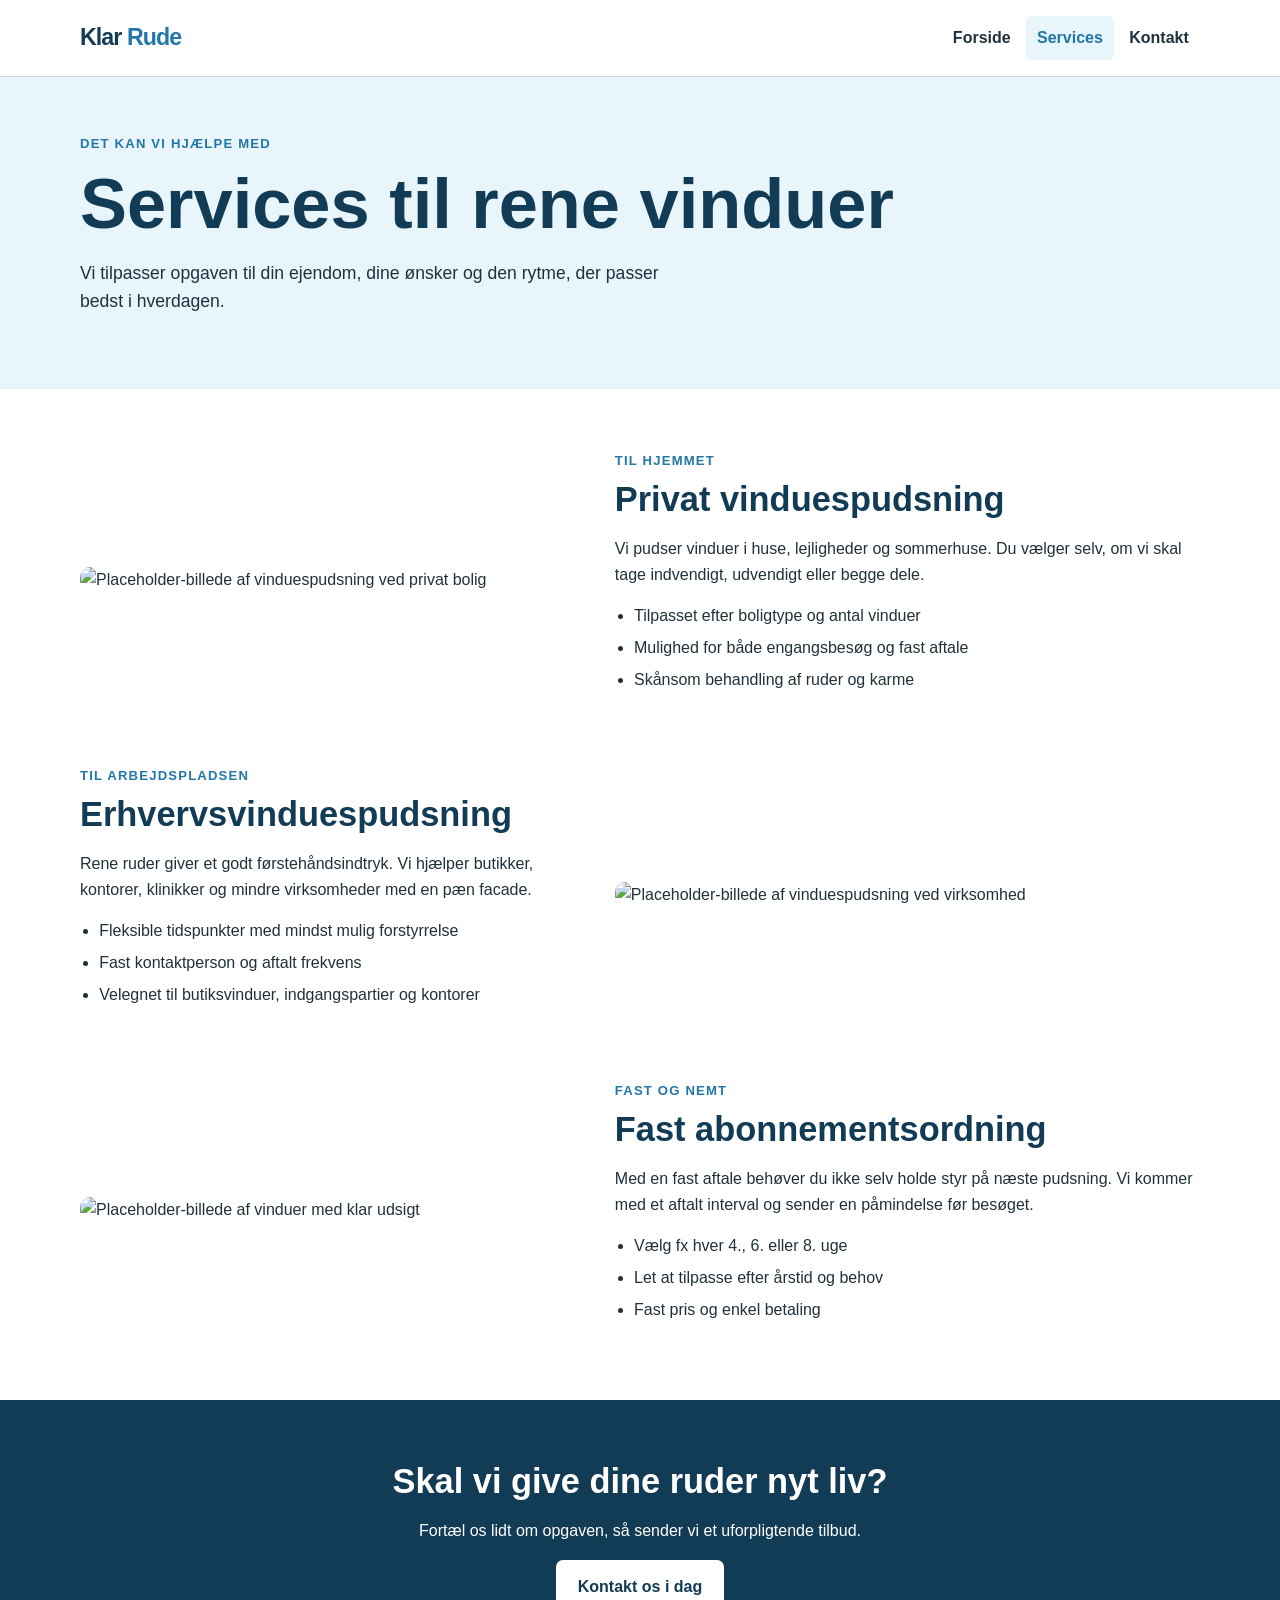
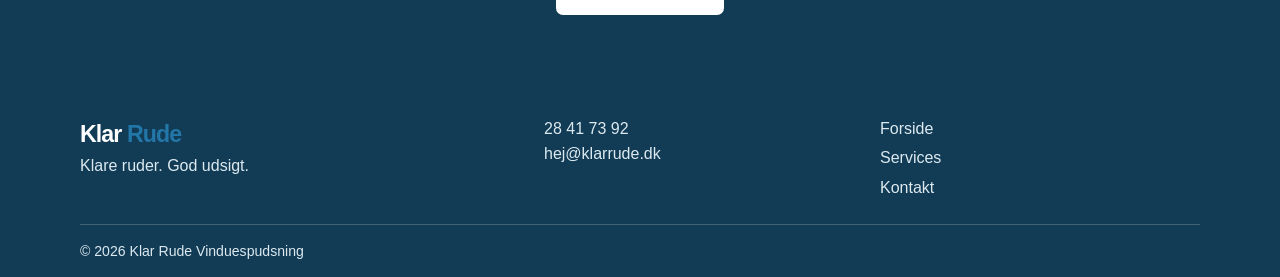
==== services.html @ d34cb619 "- Tekst på forside gjort mindre" ====
<!DOCTYPE html>
<html lang="da"><head><meta charset="UTF-8"><meta name="viewport" content="width=device-width, initial-scale=1.0"><meta name="description" content="Se services fra Klar Rude: privat- og erhvervsvinduespudsning samt faste aftaler."><title>Services | Klar Rude</title><link rel="stylesheet" href="css/styles.css"></head>
<body>
  <!-- Header og navigation -->
  <header class="site-header"><div class="container header-content"><a class="brand" href="index.html" aria-label="Klar Rude - forsiden">Klar <span>Rude</span></a><nav class="main-navigation" aria-label="Hovednavigation"><a href="index.html">Forside</a><a class="active" href="services.html" aria-current="page">Services</a><a href="contact.html">Kontakt</a></nav></div></header>
  <main>
    <!-- Sideintroduktion -->
    <section class="page-banner"><div class="container"><p class="eyebrow">Det kan vi hjælpe med</p><h1>Services til rene vinduer</h1><p>Vi tilpasser opgaven til din ejendom, dine ønsker og den rytme, der passer bedst i hverdagen.</p></div></section>
    <!-- Serviceoversigt -->
    <section class="section"><div class="container service-list">
      <article class="detailed-service" id="privat"><img src="https://placehold.co/700x480/e6f4fb/18445c?text=Privat+vinduespudsning" alt="Placeholder-billede af vinduespudsning ved privat bolig"><div><p class="eyebrow">Til hjemmet</p><h2>Privat vinduespudsning</h2><p>Vi pudser vinduer i huse, lejligheder og sommerhuse. Du vælger selv, om vi skal tage indvendigt, udvendigt eller begge dele.</p><ul><li>Tilpasset efter boligtype og antal vinduer</li><li>Mulighed for både engangsbesøg og fast aftale</li><li>Skånsom behandling af ruder og karme</li></ul></div></article>
      <article class="detailed-service" id="erhverv"><img src="https://placehold.co/700x480/f1f5f7/18445c?text=Erhvervsvinduespudsning" alt="Placeholder-billede af vinduespudsning ved virksomhed"><div><p class="eyebrow">Til arbejdspladsen</p><h2>Erhvervsvinduespudsning</h2><p>Rene ruder giver et godt førstehåndsindtryk. Vi hjælper butikker, kontorer, klinikker og mindre virksomheder med en pæn facade.</p><ul><li>Fleksible tidspunkter med mindst mulig forstyrrelse</li><li>Fast kontaktperson og aftalt frekvens</li><li>Velegnet til butiksvinduer, indgangspartier og kontorer</li></ul></div></article>
      <article class="detailed-service" id="abonnement"><img src="https://placehold.co/700x480/e6f4fb/18445c?text=Fast+abonnementsordning" alt="Placeholder-billede af vinduer med klar udsigt"><div><p class="eyebrow">Fast og nemt</p><h2>Fast abonnementsordning</h2><p>Med en fast aftale behøver du ikke selv holde styr på næste pudsning. Vi kommer med et aftalt interval og sender en påmindelse før besøget.</p><ul><li>Vælg fx hver 4., 6. eller 8. uge</li><li>Let at tilpasse efter årstid og behov</li><li>Fast pris og enkel betaling</li></ul></div></article>
    </div></section>
    <!-- Kontaktopfordring -->
    <section class="cta-section"><div class="container"><h2>Skal vi give dine ruder nyt liv?</h2><p>Fortæl os lidt om opgaven, så sender vi et uforpligtende tilbud.</p><a class="button button-light" href="contact.html">Kontakt os i dag</a></div></section>
  </main>
  <!-- Footer -->
  <footer class="site-footer"><div class="container footer-content"><div><a class="brand" href="index.html">Klar <span>Rude</span></a><p>Klare ruder. God udsigt.</p></div><div><p><a href="tel:+4528417392">28 41 73 92</a><br><a href="mailto:hej@klarrude.dk">hej@klarrude.dk</a></p></div><nav aria-label="Footer-navigation"><a href="index.html">Forside</a><a href="services.html">Services</a><a href="contact.html">Kontakt</a></nav></div><div class="container footer-bottom"><p>© 2026 Klar Rude Vinduespudsning</p></div></footer>
</body></html>
---- css/styles.css ----
:root { --navy: #123b55; --blue: #2376a8; --sky: #e8f5fb; --pale: #f5f8fa; --text: #21313c; --muted: #5d6b73; --white: #fff; --border: #cad8df; --shadow: 0 8px 24px rgb(18 59 85 / 10%); --radius: 10px; --max-width: 1120px; }
* { box-sizing: border-box; }
html { scroll-behavior: smooth; }
body { margin: 0; color: var(--text); background: var(--white); font-family: Arial, Helvetica, sans-serif; font-size: 1rem; line-height: 1.6; }
img { display: block; max-width: 100%; }
a { color: var(--blue); }
a:hover { color: var(--navy); }
a:focus-visible, button:focus-visible, input:focus-visible, select:focus-visible, textarea:focus-visible { outline: 3px solid #f4a340; outline-offset: 3px; }
h1, h2, h3, p { margin-top: 0; }
h1, h2, h3 { color: var(--navy); line-height: 1.2; }
h1 { font-size: clamp(2.3rem, 6vw, 4.4rem); margin-bottom: .8rem; }
h2 {font-size: clamp(1.5rem, 3.4vw, 2.15rem);margin-bottom: 1rem;}
h3 { font-size: 1.25rem; margin-bottom: .6rem; }
.container { width: min(100% - 2rem, var(--max-width)); margin-inline: auto; }
.site-header { background: var(--white); border-bottom: 1px solid var(--border); }
.header-content { display: flex; flex-wrap: wrap; align-items: center; justify-content: space-between; gap: .6rem 1rem; min-height: 76px; }
.brand { color: var(--navy); font-size: 1.45rem; font-weight: 800; letter-spacing: -.04em; text-decoration: none; }
.brand span { color: var(--blue); }
.main-navigation, .site-footer nav { display: flex; gap: .25rem; }
.main-navigation a { color: var(--text); font-weight: 700; padding: .55rem .7rem; text-decoration: none; border-radius: 6px; }
.main-navigation a:hover, .main-navigation a.active { color: var(--blue); background: var(--sky); }
.hero { padding: 2.5rem 0; background: linear-gradient(135deg, var(--sky), var(--white)); }
.hero-content { display: grid; gap: 2rem; align-items: center; }
.hero-text { max-width: 590px; }
.hero-text > p:not(.eyebrow) { font-size: 1.12rem; max-width: 52ch; }
.hero-slogan { color: var(--blue); font-size: 1.35rem !important; font-weight: 700; }
.hero img { width: 100%; border-radius: var(--radius); box-shadow: var(--shadow); }
.eyebrow { color: var(--blue); font-size: .82rem; font-weight: 800; letter-spacing: .09em; margin-bottom: .5rem; text-transform: uppercase; }
.button { display: inline-block; padding: .8rem 1.25rem; color: var(--white); background: var(--blue); border: 2px solid var(--blue); border-radius: 7px; cursor: pointer; font: inherit; font-weight: 700; text-decoration: none; transition: background .2s, transform .2s; }
.button:hover { color: var(--white); background: var(--navy); border-color: var(--navy); transform: translateY(-2px); }
.section { padding: 3.8rem 0; }
.section-muted { background: var(--pale); }
.intro-grid, .contact-layout { display: grid; gap: 1.5rem; }
.centered { text-align: center; }
.card-grid { display: grid; gap: 1rem; margin-top: 1.75rem; }
.info-card, .service-card { padding: 1.4rem; border: 1px solid var(--border); border-radius: var(--radius); background: var(--white); }
.info-card { box-shadow: var(--shadow); }
.info-card h3::before { content: "✓"; display: inline-grid; place-items: center; width: 1.5rem; height: 1.5rem; margin-right: .5rem; color: var(--blue); background: var(--sky); border-radius: 50%; }
.service-card { border-top: 4px solid var(--blue); }
.service-card p { color: var(--muted); }
.service-card a, .text-link { font-weight: 700; text-decoration: none; }
.section-heading { display: flex; flex-wrap: wrap; align-items: end; justify-content: space-between; gap: 1rem; }
.page-banner { padding: 3.5rem 0; background: var(--sky); }
.page-banner p:last-child { max-width: 62ch; font-size: 1.1rem; }
.service-list { display: grid; gap: 3.5rem; }
.detailed-service { display: grid; gap: 1.5rem; align-items: center; scroll-margin-top: 1rem; }
.detailed-service img { width: 100%; border-radius: var(--radius); }
.detailed-service ul { padding-left: 1.2rem; }
.detailed-service li { margin-bottom: .4rem; }
.cta-section { padding: 3.8rem 0; text-align: center; color: var(--white); background: var(--navy); }
.cta-section h2 { color: var(--white); }
.button-light { color: var(--navy); background: var(--white); border-color: var(--white); }
.button-light:hover { color: var(--white); background: var(--blue); border-color: var(--blue); }
.contact-details { padding: 1.5rem; background: var(--sky); border-radius: var(--radius); }
dl { margin: 0; }
dt { margin-top: 1rem; color: var(--navy); font-weight: 800; }
dt:first-child { margin-top: 0; }
dd { margin: .15rem 0 0; }
.contact-tip { margin-top: 1.5rem; padding-top: 1.25rem; border-top: 1px solid var(--border); }
.contact-tip h3 { font-size: 1.05rem; }
.contact-form { padding: 1.5rem; border: 1px solid var(--border); border-radius: var(--radius); box-shadow: var(--shadow); }
.form-intro { color: var(--muted); font-size: .9rem; }
.contact-form label { display: block; margin: 1rem 0 .35rem; color: var(--navy); font-weight: 700; }
.contact-form input, .contact-form select, .contact-form textarea { width: 100%; padding: .7rem; color: var(--text); border: 1px solid #98adb8; border-radius: 5px; font: inherit; background: var(--white); }
.contact-form textarea { resize: vertical; }
.contact-form .button { margin-top: 1.25rem; }
.site-footer { padding-top: 2.5rem; color: #dceaf0; background: var(--navy); }
.site-footer .brand { color: var(--white); }
.site-footer a { color: #dceaf0; text-decoration: none; }
.site-footer a:hover { color: var(--white); text-decoration: underline; }
.footer-content { display: grid; gap: 1rem; padding-bottom: 1.5rem; }
.site-footer nav { flex-direction: column; }
.footer-bottom { padding: .9rem 0; border-top: 1px solid rgb(255 255 255 / 20%); font-size: .88rem; }
.footer-bottom p, .site-footer p { margin-bottom: 0; }
@media (min-width: 620px) { .hero { padding: 4rem 0; } .card-grid { grid-template-columns: repeat(3, 1fr); } .form-row { display: grid; grid-template-columns: 1fr 1fr; gap: 1rem; } .footer-content { grid-template-columns: 1.4fr 1fr 1fr; } }
@media (min-width: 800px) { .hero-content { grid-template-columns: 1.05fr .95fr; } .intro-grid { grid-template-columns: .8fr 1.2fr; gap: 4rem; } .detailed-service { grid-template-columns: .9fr 1.1fr; gap: 3.5rem; } .detailed-service:nth-child(even) img { order: 2; } .contact-layout { grid-template-columns: .8fr 1.2fr; gap: 3rem; } }
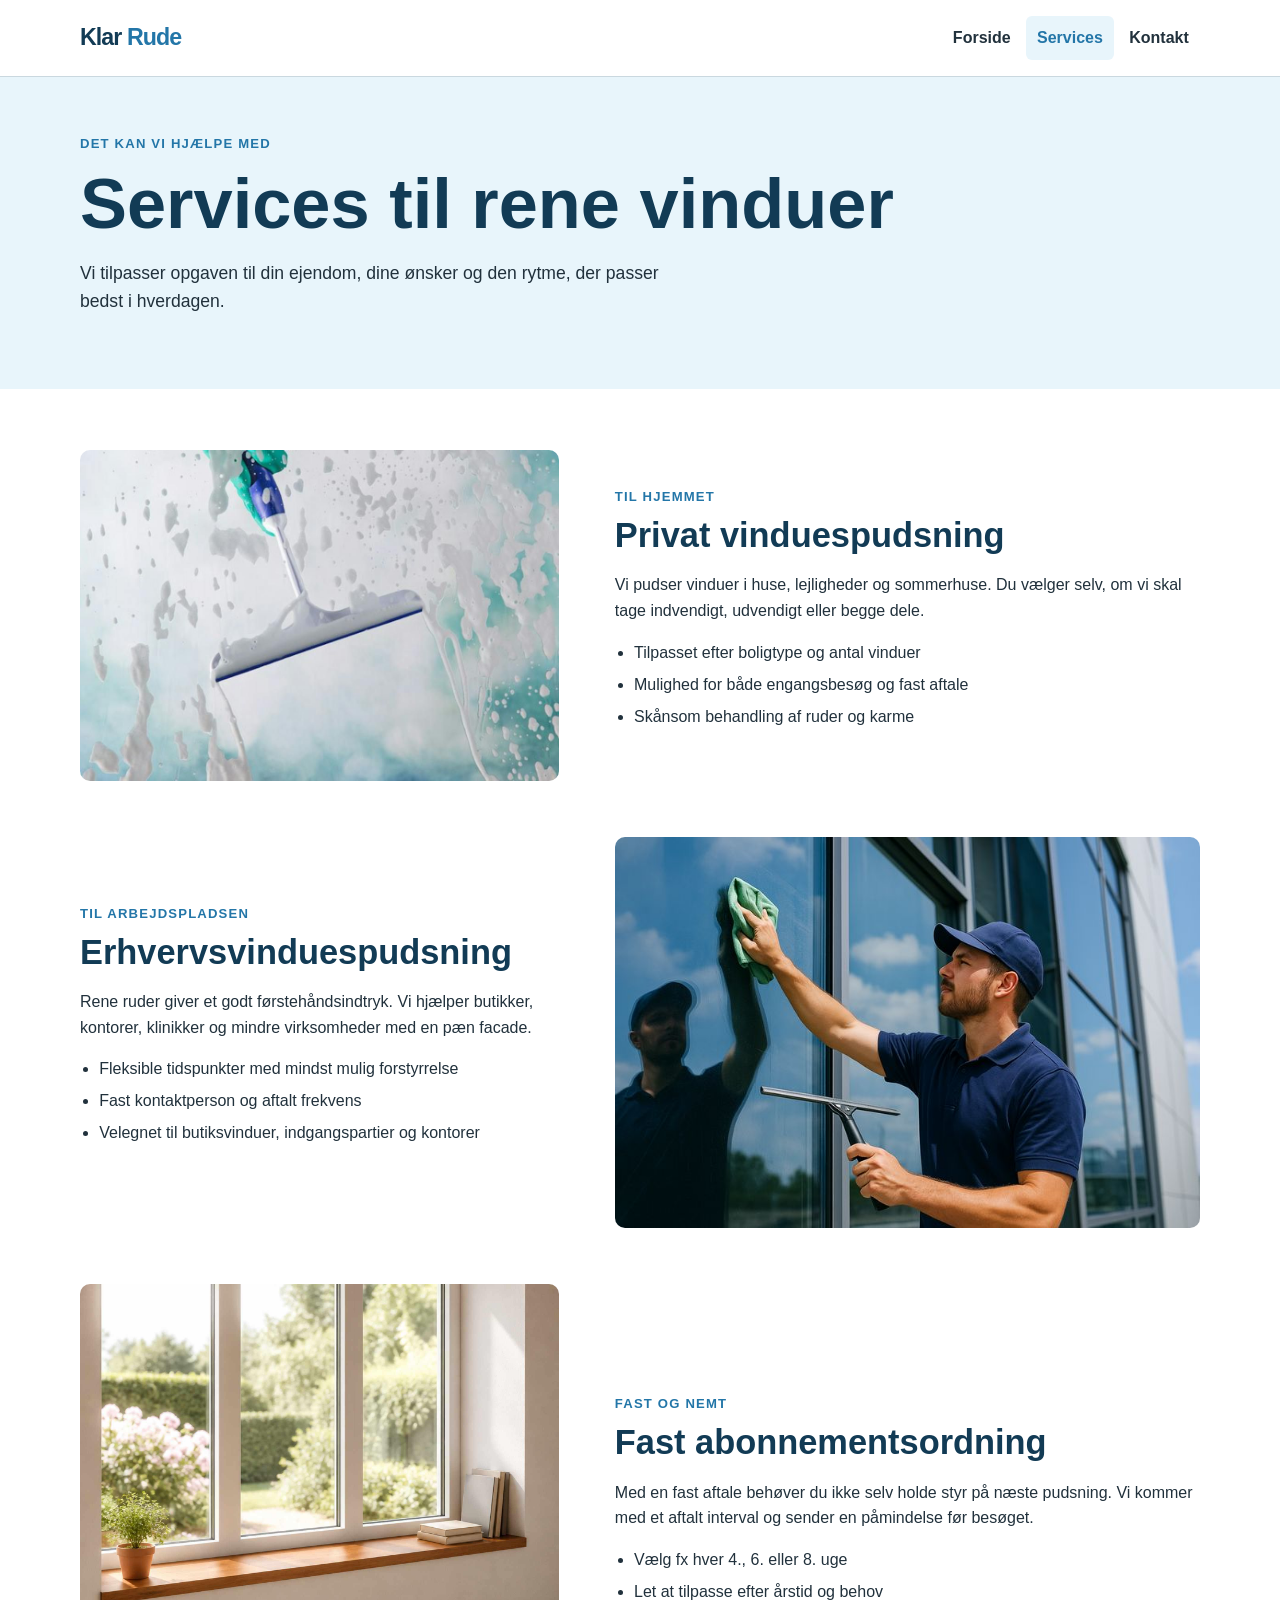
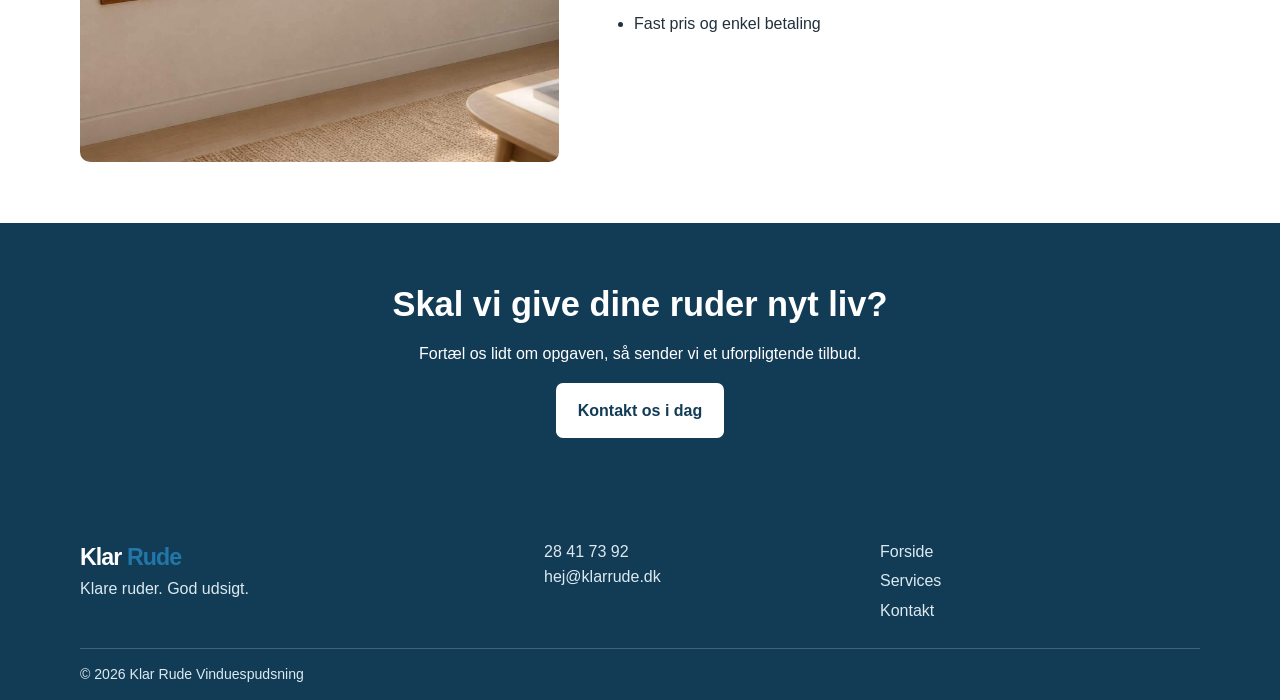
==== commit 55b64ec0: "- Sat billeder i mappe og tilføjet billeder til hjemmesiden" ====
--- a/services.html
+++ b/services.html
@@ -8,9 +8,9 @@
     <section class="page-banner"><div class="container"><p class="eyebrow">Det kan vi hjælpe med</p><h1>Services til rene vinduer</h1><p>Vi tilpasser opgaven til din ejendom, dine ønsker og den rytme, der passer bedst i hverdagen.</p></div></section>
     <!-- Serviceoversigt -->
     <section class="section"><div class="container service-list">
-      <article class="detailed-service" id="privat"><img src="https://placehold.co/700x480/e6f4fb/18445c?text=Privat+vinduespudsning" alt="Placeholder-billede af vinduespudsning ved privat bolig"><div><p class="eyebrow">Til hjemmet</p><h2>Privat vinduespudsning</h2><p>Vi pudser vinduer i huse, lejligheder og sommerhuse. Du vælger selv, om vi skal tage indvendigt, udvendigt eller begge dele.</p><ul><li>Tilpasset efter boligtype og antal vinduer</li><li>Mulighed for både engangsbesøg og fast aftale</li><li>Skånsom behandling af ruder og karme</li></ul></div></article>
-      <article class="detailed-service" id="erhverv"><img src="https://placehold.co/700x480/f1f5f7/18445c?text=Erhvervsvinduespudsning" alt="Placeholder-billede af vinduespudsning ved virksomhed"><div><p class="eyebrow">Til arbejdspladsen</p><h2>Erhvervsvinduespudsning</h2><p>Rene ruder giver et godt førstehåndsindtryk. Vi hjælper butikker, kontorer, klinikker og mindre virksomheder med en pæn facade.</p><ul><li>Fleksible tidspunkter med mindst mulig forstyrrelse</li><li>Fast kontaktperson og aftalt frekvens</li><li>Velegnet til butiksvinduer, indgangspartier og kontorer</li></ul></div></article>
-      <article class="detailed-service" id="abonnement"><img src="https://placehold.co/700x480/e6f4fb/18445c?text=Fast+abonnementsordning" alt="Placeholder-billede af vinduer med klar udsigt"><div><p class="eyebrow">Fast og nemt</p><h2>Fast abonnementsordning</h2><p>Med en fast aftale behøver du ikke selv holde styr på næste pudsning. Vi kommer med et aftalt interval og sender en påmindelse før besøget.</p><ul><li>Vælg fx hver 4., 6. eller 8. uge</li><li>Let at tilpasse efter årstid og behov</li><li>Fast pris og enkel betaling</li></ul></div></article>
+      <article class="detailed-service" id="privat"><img src="images/professionel-vinduespudsning.jpg" alt="Placeholder-billede af vinduespudsning ved privat bolig"><div><p class="eyebrow">Til hjemmet</p><h2>Privat vinduespudsning</h2><p>Vi pudser vinduer i huse, lejligheder og sommerhuse. Du vælger selv, om vi skal tage indvendigt, udvendigt eller begge dele.</p><ul><li>Tilpasset efter boligtype og antal vinduer</li><li>Mulighed for både engangsbesøg og fast aftale</li><li>Skånsom behandling af ruder og karme</li></ul></div></article>
+      <article class="detailed-service" id="erhverv"><img src="images/Erhverv-pudsning.jpg" alt="Placeholder-billede af vinduespudsning ved virksomhed"><div><p class="eyebrow">Til arbejdspladsen</p><h2>Erhvervsvinduespudsning</h2><p>Rene ruder giver et godt førstehåndsindtryk. Vi hjælper butikker, kontorer, klinikker og mindre virksomheder med en pæn facade.</p><ul><li>Fleksible tidspunkter med mindst mulig forstyrrelse</li><li>Fast kontaktperson og aftalt frekvens</li><li>Velegnet til butiksvinduer, indgangspartier og kontorer</li></ul></div></article>
+      <article class="detailed-service" id="abonnement"><img src="images/rene-vinduer.jpg" alt="Placeholder-billede af vinduer med klar udsigt"><div><p class="eyebrow">Fast og nemt</p><h2>Fast abonnementsordning</h2><p>Med en fast aftale behøver du ikke selv holde styr på næste pudsning. Vi kommer med et aftalt interval og sender en påmindelse før besøget.</p><ul><li>Vælg fx hver 4., 6. eller 8. uge</li><li>Let at tilpasse efter årstid og behov</li><li>Fast pris og enkel betaling</li></ul></div></article>
     </div></section>
     <!-- Kontaktopfordring -->
     <section class="cta-section"><div class="container"><h2>Skal vi give dine ruder nyt liv?</h2><p>Fortæl os lidt om opgaven, så sender vi et uforpligtende tilbud.</p><a class="button button-light" href="contact.html">Kontakt os i dag</a></div></section>
